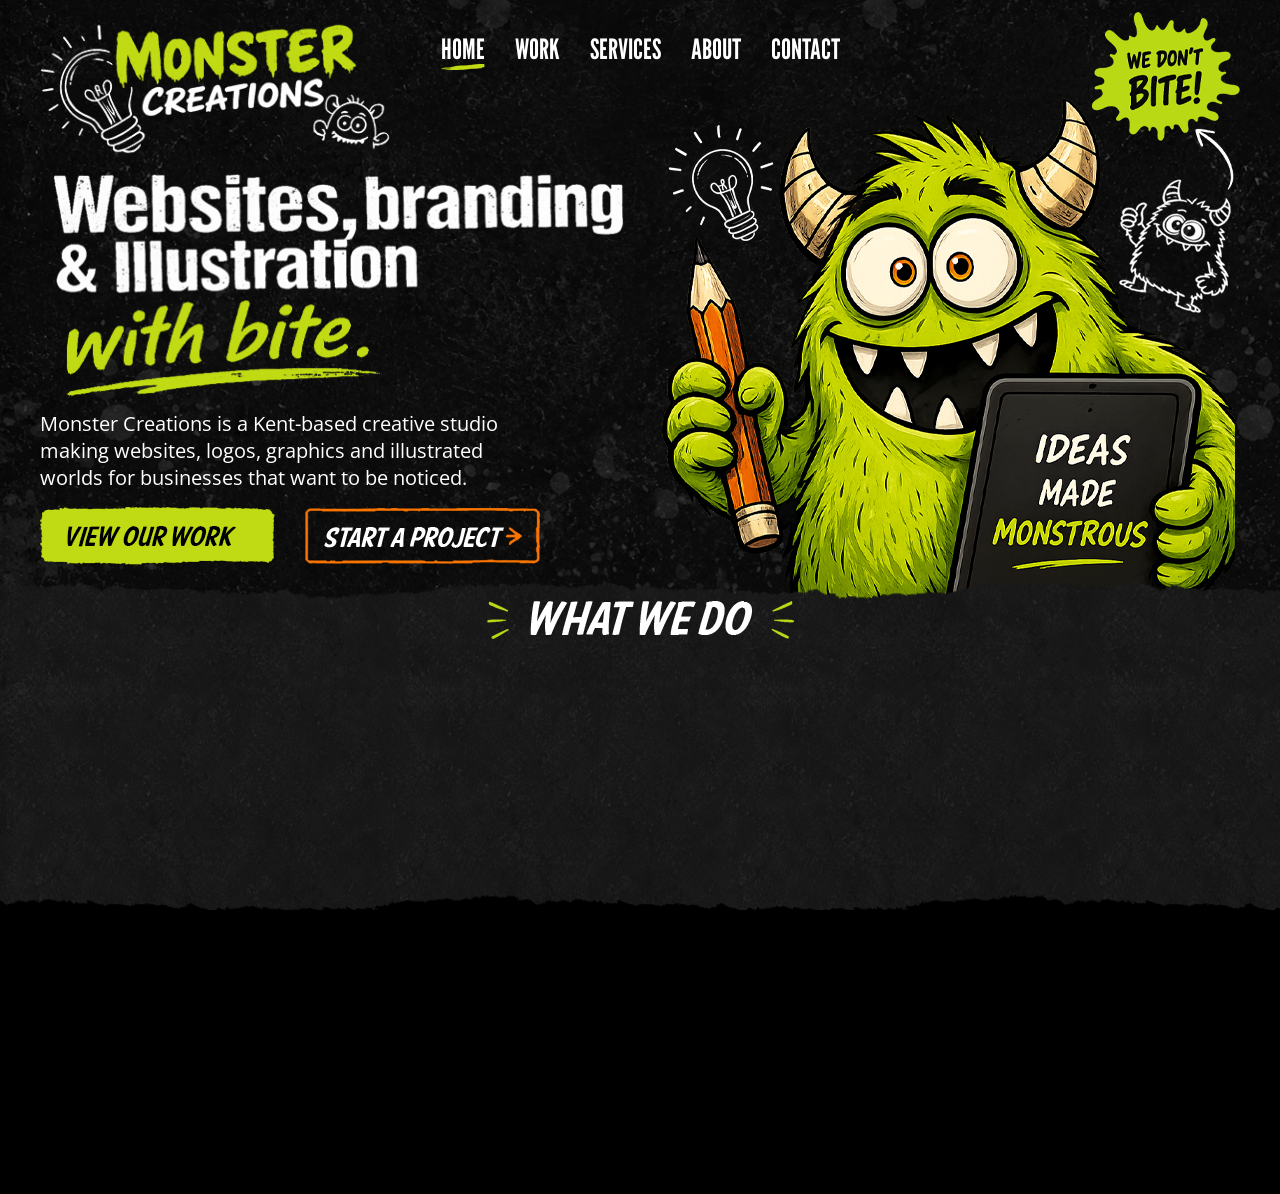
==== index.html @ 371ebe30 "File Setup & home page's some section added" ====
<!DOCTYPE html>
<html lang="en-US">
	<head>
		<!-- Meta setup -->
		<meta charset="UTF-8">
		<meta http-equiv="X-UA-Compatible" content="IE=edge">
		<meta name="viewport" content="width=device-width, initial-scale=1, shrink-to-fit=no">
		<meta name="keywords" content="">
		<meta name="decription" content="">
		<!-- Title -->
		<title>MONSTER - HOME</title>
		<!-- Fav Icon -->
		<link rel="icon" href="images/favicon.ico">
		<!-- Main StyleSheet -->
		<link rel="stylesheet" href="style.css">
		<!-- Responsive CSS -->
		<link rel="stylesheet" href="css/responsive.css">
	</head>
	<body>

		<!-- Header Section Here -->
		 <header class="header-section">
			<div class="menu-section">
				<div class="container">
					<div class="menu-area">
						<div class="menu-logo-left">
							<a href="index.html"><img src="images/menu-logo01.png" alt=""></a>
						</div>
						<div class="menu-items">
							<ul>
								<li><a href="index.html" class="active">HOME</a></li>
								<li><a href="work.html">WORK</a></li>
								<li><a href="service.html">SERVICES</a></li>
								<li><a href="about.html">ABOUT</a></li>
								<li><a href="contact.html">CONTACT</a></li>
							</ul>
						</div>
						<div class="menu-logo-right">
							<img src="images/menu-logo02.png" alt="">
						</div>

						<div class="menu-bar">
							<div class="menu-bar-icon">
								<svg width="32" height="32" viewBox="0 0 24 24" fill="none" xmlns="http://www.w3.org/2000/svg">
									<path d="M3 6H21" stroke="currentColor" stroke-width="2" stroke-linecap="round"/>
									<path d="M3 12H21" stroke="currentColor" stroke-width="2" stroke-linecap="round"/>
									<path d="M3 18H21" stroke="currentColor" stroke-width="2" stroke-linecap="round"/>
								</svg>
							</div>
						</div>
					</div>
				</div>
			</div>
			<!-- Banner Section -->
			 <div class="home-banner">
				<div class="container">
					<div class="home-banner-area">
						<div class="home-banner-area-left">
							<div class="home-banner-area-left-image">
								<img src="images/home-banner-text.png" alt="">
							</div>
							<div class="home-banner-area-left-para">
								<p>Monster Creations is a Kent-based creative studio making websites, logos, graphics and illustrated worlds for businesses that want to be noticed.</p>
							</div>
							<div class="home-banner-area-left-button">
								<a href="#"><img src="images/home-banner-button01.png" alt=""></a>
								<a href="#"><img src="images/home-banner-button02.png" alt=""></a>
							</div>
						</div>
						<div class="home-banner-area-right">
							<img src="images/banner-image.png" alt="">
						</div>
					</div>
				</div>
			 </div>
			<!-- Banner Section -->
		 </header>
		<!-- Header Section Here -->

		<!-- Overlay -->
		<div class="sidebar-overlay"></div>
		
		<!-- Sidebar -->
		<div class="sidebar">
			<div class="sidebar-close">
				<svg width="32" height="32" viewBox="0 0 24 24" fill="none">
					<path d="M6 6L18 18" stroke="currentColor" stroke-width="2" stroke-linecap="round"/>
					<path d="M18 6L6 18" stroke="currentColor" stroke-width="2" stroke-linecap="round"/>
				</svg>
			</div>
			<ul>
				<li><a href="index.html" class="active">HOME</a></li>
				<li><a href="work.html">WORK</a></li>
				<li><a href="service.html">SERVICES</a></li>
				<li><a href="about.html">ABOUT</a></li>
				<li><a href="contact.html">CONTACT</a></li>
			</ul>
		</div>
		<!-- Sidebar -->


		<!-- What We Do Section -->
		 <section class="home-what">
			<div class="container">
				<div class="home-what-heading">
					<img src="images/what-we-do.png" alt="">
				</div>
			</div>
		 </section>
		<!-- What We Do Section -->









		<!-- Featured Section -->
		 <section class="featured-section">
			<div class="container">

			</div>
		 </section>
		<!-- Featured Section -->






















		


		





		



		<!-- Custom JS -->
		<script src="js/scripts.js"></script>
	</body>
</html>
---- style.css ----
@import url('https://fonts.googleapis.com/css2?family=League+Gothic&family=Open+Sans:ital,wght@0,300..800;1,300..800&display=swap');


:root {
    --fontGothic: "League Gothic", sans-serif;
    --fontOpen: "Open Sans", sans-serif;
    --primaryColor: #C0DA13;
    --whiteColor: #fff;
    --blackColor: #000;
}

html {
    scroll-behavior: smooth;
}

body {
    font-family: var(--fontOpen);
    font-weight: 400;
    padding: 0;
    margin: 0;
    color: #fff;
}

h1,
h2,
h3,
h4,
h5,
h6 {
    margin: 0;
    font-weight: 700;
}

p,
figure,
label {
    margin: 0;
}

img {
    max-width: 100%;
    vertical-align: middle;
}

small {
    font-size: inherit;
}

a {
    display: inline-block;
    text-decoration: none;
    color: inherit;
    transition: 0.2s all ease;
    -webkit-transition: 0.2s all ease;
}

a:hover{
    text-decoration: none;
}

ul {
    list-style-type: none;
    padding: 0; 
    margin: 0;
}

input,
button {
    background-color: transparent;
    border: 1px solid transparent;
    outline: none;
    transition: 0.2s all ease;
    -webkit-transition: 0.2s all ease;
}

input[type=number] {
    -moz-appearance: textfield;
    -webkit-appearance: textfield;
    appearance: textfield;
}

select {
    cursor: pointer;
    -webkit-appearance: none;
    -moz-appearance: none;
    appearance: none;
    background-image: url(images/select-input-arrow.png);
    background-repeat: no-repeat;
    background-size: 15px;
    background-position: calc(100% - 15px) 50%;
}

input::-webkit-outer-spin-button,
input::-webkit-inner-spin-button {
    -webkit-appearance: none;
    appearance: none;
    margin: 0;
}

::selection {
    color: var(--blackColor);
    background: var(--primaryColor);
}

::-webkit-selection {
    color: var(--blackColor); 
    background: var(--primaryColor);
}

::-moz-selection {
    color: var(--blackColor); 
    background: var(--primaryColor);
}

.gap-x-26 {
    row-gap: 26px;
}

.container {
    max-width: 1200px;
    padding: 0 15px;
    margin: 0 auto;
}

/*======= Header Section Here =======*/
.header-section {
    background: url(images/header-bg.png);
    background-repeat: no-repeat;
    background-position: center;
    background-size: cover;
    min-height: 600px;
}

.menu-area {
    display: grid;
    grid-template-columns: repeat(3, 1fr);
    padding: 12px 0;
}

.menu-items {
    padding-top: 20px;
    text-align: center;
}

.menu-items ul {
    display: flex;
    justify-content: center;
    align-items: center;
    gap: 30px;
}

.menu-items ul li a {
    color: #fff;
    font-size: 28px;
    font-weight: 400;
    text-transform: uppercase;
    font-family: var(--fontGothic);
    position: relative;
    display: inline-block;
}

.menu-items ul li a::after {
    content: "";
    position: absolute;
    left: 0;
    bottom: -4px;
    width: 100%;
    height: 6px;
    background: url("images/border.png") no-repeat center;
    background-size: 100% 100%;
    opacity: 0;
    visibility: hidden;
    transform: translateY(4px);
    transition: all .3s ease;
}

.menu-items ul li a:hover::after,
.menu-items ul li a.active::after {
    opacity: 1;
    visibility: visible;
    transform: translateY(0);
}

.menu-logo-right{
    text-align: right;
}

.menu-logo-left {
    padding-top: 8px;
}

.menu-logo-left a img {
    max-width: 350px;
}

.menu-bar svg {
    color: var(--primaryColor);
    width: 34px;
    height: auto;
}

.menu-bar {
    text-align: end;
    display: none;
}

.menu-bar-icon {
    cursor: pointer;
}

.sidebar-overlay {
    position: fixed;
    inset: 0;
    background: rgba(0, 0, 0, 0.70);
    opacity: 0;
    visibility: hidden;
    transition: .4s ease;
    z-index: 998;
}

.sidebar-overlay.active {
    opacity: 1;
    visibility: visible;
}

.sidebar {
    position: fixed;
    top: 0;
    left: 0;
    width: 360px;
    max-width: 90%;
    height: 100vh;
    background: #141414;
    box-shadow: 6px 0 6px rgba(0, 0, 0, 0.1);
    transform: translateX(-100%);
    transition: transform .3s ease;
    z-index: 999;
    overflow-y: auto;
    overflow-x: hidden;
}

.sidebar.active {
    transform: translateX(0);
}

body.sidebar-open {
    overflow: hidden;
}

.sidebar-close {
    width: 40px;
    height: 40px;
    margin-top: 30px;
    margin-right: 20px;
    background: #0c0c0c;
    border: 1px solid var(--primaryColor);
    color: var(--primaryColor);
    display: flex;
    align-items: center;
    justify-content: center;
    cursor: pointer;
    margin-left: auto;
    border-radius: 50%;
}

.sidebar-close svg {
    color: var(--primaryColor);
    max-width: 26px;
}

.sidebar ul {
    margin-top: 40px;
    display: flex;
    flex-direction: column;
}

.sidebar ul li a {
    width: 100%;
    padding: 12px 20px;
    color: #fff;
    font-size: 20px;
    font-family: var(--fontGothic);
    border-left: 2px solid transparent;
    transition: 0.2s;
    display: block;
}

.sidebar ul li a:hover {
    border-color: var(--primaryColor);
    box-shadow: rgba(192, 218, 19, 0.3) 0px 2px 6px 0px;
}

.sidebar ul li a.active {
    border-left-color: var(--primaryColor);
}

.menu-section {
    position: relative;
    width: 100%;
    transition: all 0.3s ease;
    z-index: 999;
}

.menu-logo-left img,
.menu-logo-right img {
    transition: all 0.3s ease;
}

.menu-section.sticky-nav {
    position: fixed;
    top: 0;
    left: 0;
    width: 100%;
    background: rgba(0, 0, 0, .7);
    backdrop-filter: blur(10px);
    animation: stickyMenu .3s ease;
    padding-bottom: 4px;
}

.menu-section.sticky-nav .menu-logo-left img {
    width: 200px;
}

@keyframes stickyMenu {
    from {
        opacity: 0;
        transform: translateY(-20px);
    }

    to {
        opacity: 1;
        transform: translateY(0);
    }
}

.menu-section.sticky-nav .menu-logo-right img {
    margin-bottom: -175px;
    max-width: 88px;
}

/* Banner Section */

.home-banner-area {
    position: relative;
    margin-top: -170px;
}

.home-banner-area-left-image img {
    max-width: 590px;
    width: 100%;
}

.home-banner-area-left-para {
    max-width: 465px;
}

.home-banner-area-left-para p {
    padding-top: 8px;
    font-size: 20px;
    font-family: var(--fontOpen);
    color: #fff;
}

.home-banner-area-left-button {
    margin-top: 16px;
    display: flex;
    align-items: center;
    gap: 30px;
}

.home-banner-area-left-button a {
    flex: 0 0 235px;
}

.home-banner-area-right {
    position: absolute;
    right: 5px;
    top: -60px;
}

.home-banner-area-right img {
    max-width: 575px;
    width: 100%;
}

/* What We Do Section */

.home-what {
    background: url(images/what-do-bg.png);
    background-repeat: no-repeat;
    background-size: 100% 100%;
    background-position: 100% 100%;
    min-height: 330px;
    width: 100%;
    margin-top: -20px;
    position: relative;
    z-index: 2;
}

.home-what-heading {
    text-align: center;
    padding-top: 20px;
}




























/* Featured Section */
.featured-section {
    margin-top: -16px;
    background: #000000;
    min-height: 300px;
    width: 100%;
    position: relative;
    z-index: 1;
}
---- css/responsive.css ----
/*
====================================
Medium Screen - Others
====================================
*/
@media screen and (min-width: 992px) and (max-width: 1199px) {
    .gap-x-40 {
        row-gap: 50px;
    }
    .container {
        max-width: 960px;
    }
    .menu-items ul {
        gap: 20px;
    }
    .menu-logo-left a img {
        max-width: 280px;
    }
    .menu-logo-right img {
        max-width: 120px;
    }
    .home-banner-area {
        margin-top: -130px;
    }
    .home-banner-area-right {
        top: -50px;
        right: 0;
    }
    .home-banner-area-right img {
        max-width: 480px;
    }
    .home-banner-area-left-image img {
        max-width: 480px;
    }
    .home-banner-area-left-para p {
        font-size: 18px;
    }
    .home-banner-area-left-para {
        max-width: 420px;
    }
    .home-banner-area-left-button {
        gap: 20px;
    }
    .home-banner-area-left-button a {
        flex: 0 0 210px;
    }
    .header-section {
        min-height: 520px;
    }












}

/*
====================================
Small Screen - Tablate
====================================
*/
@media screen and (min-width: 768px) and (max-width: 991px) {
    .gap-x-40 {
        row-gap: 45px;
    }
    .container {
        max-width: 720px;
    }
    .menu-logo-left a img {
        max-width: 220px;
    }
    .menu-logo-right, .menu-items {
        display: none;
    }
    .menu-area {
        grid-template-columns: repeat(2, 1fr);
        align-items: center;
    }
    .menu-bar {
        display: block;
    }
    .home-banner-area {
        position: initial;
        margin-top: 0;
    }
    .home-banner-area-right {
        position: initial;
        right: initial;
        top: initial;
    }
    .home-banner-area {
        display: flex;
        flex-direction: column;
        padding-bottom: 50px;
    }
    .home-banner-area-left {
        order: 2;
    }
    .home-banner-area-right {
        order: 1;
        margin-top: 20px;
        text-align: center;
    }
    .home-banner-area-right img {
        max-width: 450px;
    }
    .home-banner-area-left-image img {
        max-width: 550px;
    }
    .home-banner-area-left-button {
        gap: 20px;
    }
    .home-banner-area-left-button a {
        flex: 0 0 200px;
    }

















}

/*
====================================
Xtra Small Screen - Small Mobile
====================================
*/
@media screen and (max-width: 767px) {
    .gap-x-40 {
        row-gap: 38px;
    }
    .container {
        max-width: 540px;
    }
    .menu-logo-left a img {
        max-width: 220px;
    }
    .menu-logo-right, .menu-items {
        display: none;
    }
    .menu-area {
        grid-template-columns: repeat(2, 1fr);
        align-items: center;
    }
    .menu-bar {
        display: block;
    }
    .menu-bar svg {
        width: 32px;
    }
    .menu-logo-left a img {
        max-width: 200px;
    }
    .home-banner-area {
        position: initial;
        margin-top: 0;
    }
    .home-banner-area-right {
        position: initial;
        right: initial;
        top: initial;
    }
    .home-banner-area {
        display: flex;
        flex-direction: column;
        padding-bottom: 30px;
    }
    .home-banner-area-left {
        order: 2;
    }
    .home-banner-area-right {
        order: 1;
        margin-top: 20px;
        text-align: center;
    }
    .home-banner-area-right img {
        max-width: 380px;
    }
    .home-banner-area-left-image img {
        max-width: 450px;
    }
    .home-banner-area-left-para p {
        font-size: 18px;
    }
    .home-banner-area-left-button {
        gap: 12px;
    }
    .home-banner-area-left-button a {
        flex: 0 0 200px;
    }





}

@media screen and (max-width: 575px) {
    
    .menu-hamburger i {
        font-size: 20px;
    }
    .home-banner-area-left-para p {
        font-size: 15px;
    }
    .home-banner-area-left-button {
        flex-direction: column;
        align-items: start;
        gap: 8px;
    }
    .home-banner-area-left-button a {
        flex: initial;
    }
    .home-banner-area-right img {
        max-width: 290px;
    }
    .home-banner-area-left-image img {
        max-width: 310px;
    }
    .home-banner-area-left-button a img {
        max-width: 190px;
    }





    
}
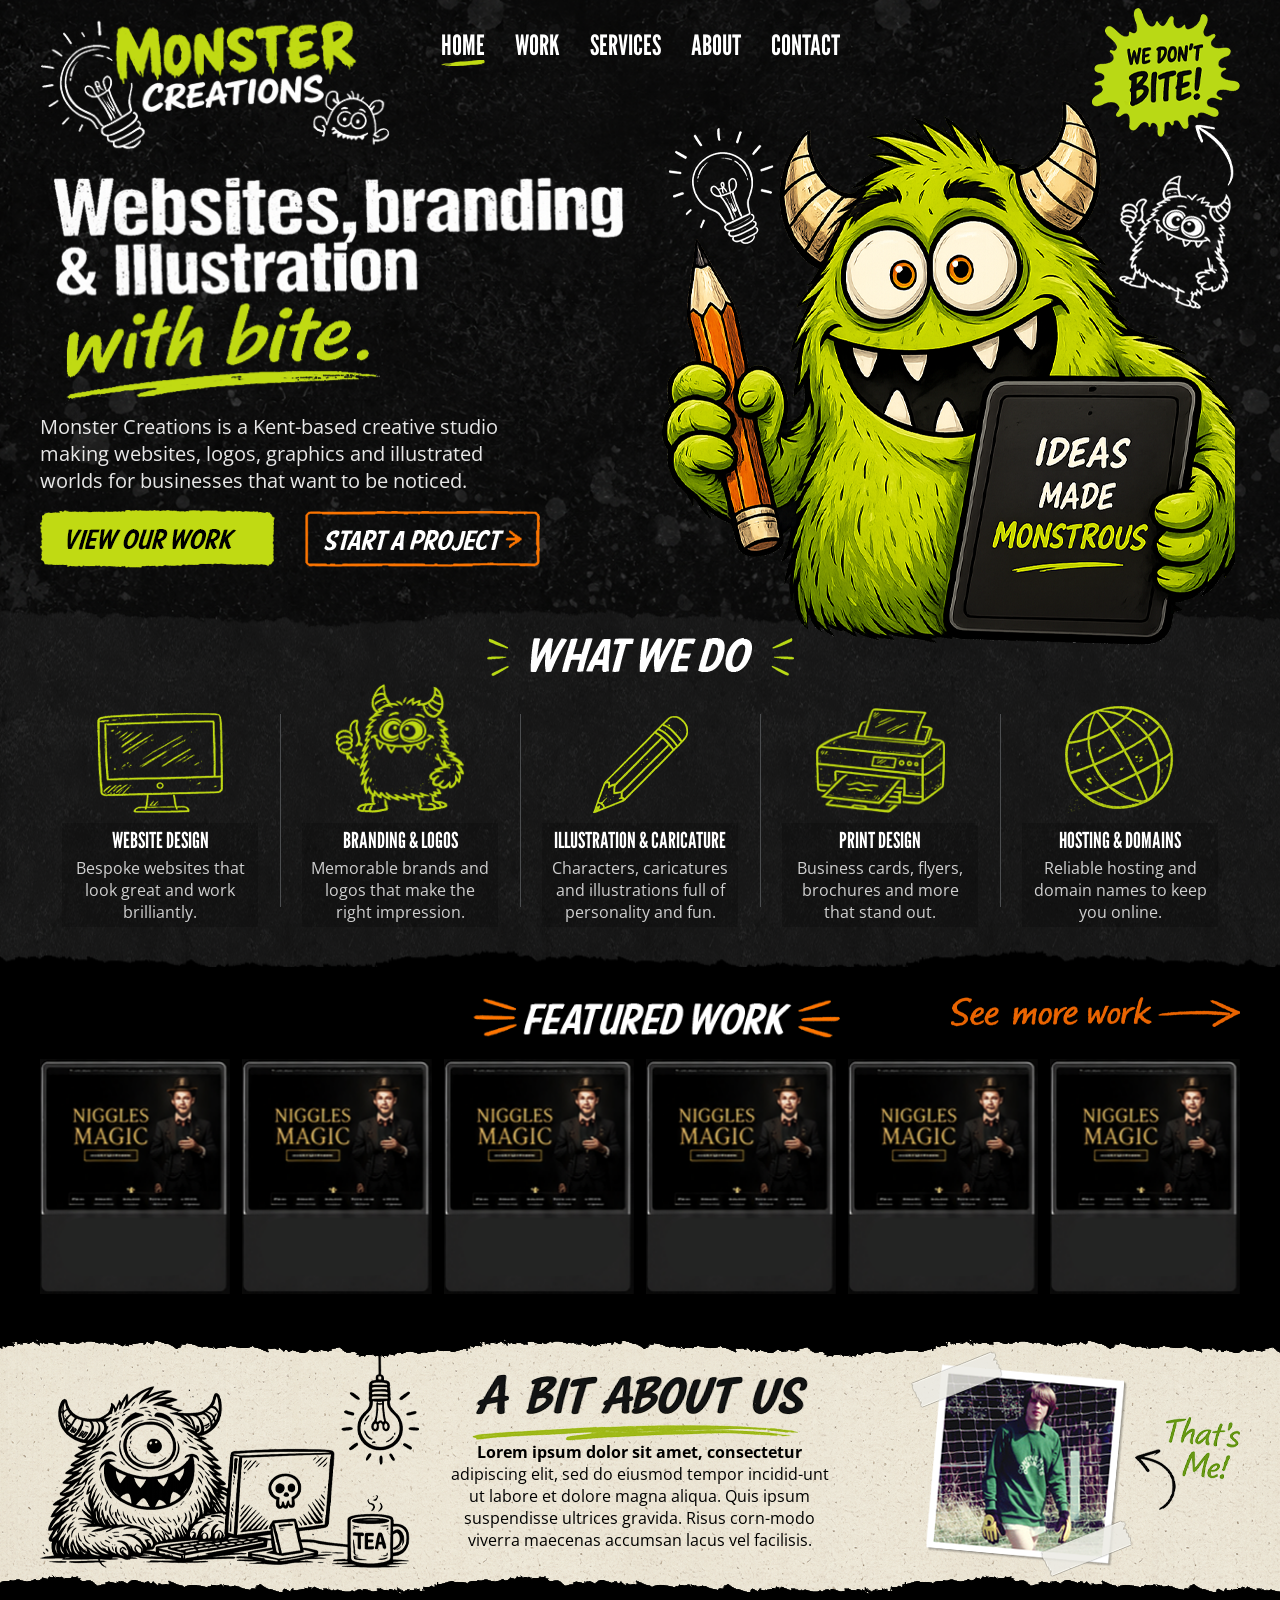
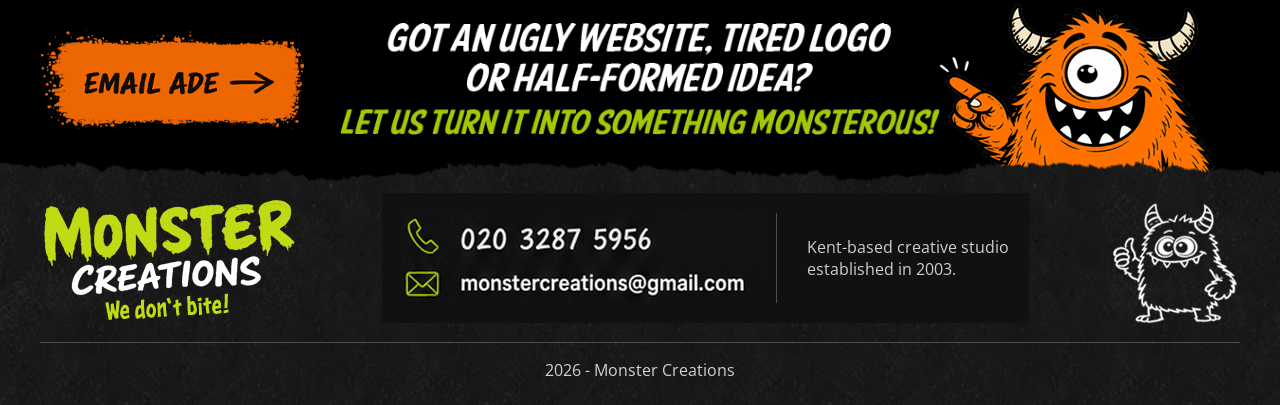
==== commit df51f403: "Complete Home Page" ====
--- a/index.html
+++ b/index.html
@@ -11,6 +11,8 @@
 		<title>MONSTER - HOME</title>
 		<!-- Fav Icon -->
 		<link rel="icon" href="images/favicon.ico">
+		<!-- Swiper -->
+		<link rel="stylesheet" href="https://cdn.jsdelivr.net/npm/swiper@11/swiper-bundle.min.css"/>
 		<!-- Main StyleSheet -->
 		<link rel="stylesheet" href="style.css">
 		<!-- Responsive CSS -->
@@ -105,60 +107,164 @@
 				<div class="home-what-heading">
 					<img src="images/what-we-do.png" alt="">
 				</div>
+				<div class="home-what-items">
+					<div class="home-what-single-items">
+						<img src="images/what-img01.png" alt="">
+						<div class="home-what-items-para">
+							<h4>WEBSITE DESIGN</h4>
+							<p>Bespoke websites that look great and work brilliantly.</p>
+						</div>
+					</div>
+					<div class="home-what-single-items">
+						<img src="images/what-img02.png" alt="">
+						<div class="home-what-items-para">
+							<h4>BRANDING & LOGOS</h4>
+							<p>Memorable brands and logos that make the right impression.</p>
+						</div>
+					</div>
+					<div class="home-what-single-items">
+						<img src="images/what-img03.png" alt="">
+						<div class="home-what-items-para">
+							<h4>ILLUSTRATION & CARICATURE</h4>
+							<p>Characters, caricatures and illustrations full of personality and fun.</p>
+						</div>
+					</div>
+					<div class="home-what-single-items">
+						<img src="images/what-img04.png" alt="">
+						<div class="home-what-items-para">
+							<h4>PRINT DESIGN</h4>
+							<p>Business cards, flyers, brochures and more that stand out.</p>
+						</div>
+					</div>
+					<div class="home-what-single-items">
+						<img src="images/what-img05.png" alt="">
+						<div class="home-what-items-para">
+							<h4>HOSTING & DOMAINS</h4>
+							<p>Reliable hosting and domain names to keep you online.</p>
+						</div>
+					</div>
+				</div>
 			</div>
 		 </section>
 		<!-- What We Do Section -->
-
-
-
-
-
-
-
 
 
 		<!-- Featured Section -->
 		 <section class="featured-section">
 			<div class="container">
-
+				<div class="featured-heading">
+					<div></div>
+					<div>
+						<img src="images/featured-heading.png" alt="">
+					</div>
+					<div>
+						<a href="#"><img src="images/featured-button.png" alt=""></a>
+					</div>
+				</div>
+				<div class="featured-slider-are">
+					<div class="swiper featured-slider">
+						<div class="swiper-wrapper">
+							<div class="swiper-slide">
+								<a href="#"><img src="images/featured-slider.png" alt=""></a>
+							</div>
+							<div class="swiper-slide">
+								<a href="#"><img src="images/featured-slider.png" alt=""></a>
+							</div>
+							<div class="swiper-slide">
+								<a href="#"><img src="images/featured-slider.png" alt=""></a>
+							</div>
+							<div class="swiper-slide">
+								<a href="#"><img src="images/featured-slider.png" alt=""></a>
+							</div>
+							<div class="swiper-slide">
+								<a href="#"><img src="images/featured-slider.png" alt=""></a>
+							</div>
+							<div class="swiper-slide">
+								<a href="#"><img src="images/featured-slider.png" alt=""></a>
+							</div>
+							<div class="swiper-slide">
+								<a href="#"><img src="images/featured-slider.png" alt=""></a>
+							</div>
+						</div>
+					</div>
+				</div>
+
+				<div class="featured-last-button">
+					<a href="#"><img src="images/featured-button.png" alt=""></a>
+				</div>
 			</div>
 		 </section>
 		<!-- Featured Section -->
 
 
-
-
-
-
-
-
-
-
-
-
-
-
-
-
-
-
-
-
-
-
-		
-
-
-		
-
-
-
-
-
-		
-
-
-
+		<!-- About Us Section -->
+		 <section class="aboutus-section">
+			<div class="container">
+				<div class="aboutus-area">
+					<div class="aboutus-area-first">
+						<img src="images/aboutus-image01.png" alt="">
+					</div>
+					<div class="aboutus-area-content">
+						<img src="images/aboutus-heading.png" alt="">
+						<p><strong>Lorem ipsum dolor sit amet, consectetur</strong> adipiscing elit, sed do eiusmod tempor incidid-unt ut labore et dolore magna aliqua. Quis ipsum suspendisse ultrices gravida. Risus corn-modo viverra maecenas accumsan lacus vel facilisis.</p>
+					</div>
+					<div class="aboutus-area-second">
+						<img src="images/aboutus-image02.png" alt="">
+					</div>
+				</div>
+			</div>
+		 </section>
+		<!-- About Us Section -->
+
+
+		<!-- Ugly Section Here -->
+		 <section class="ugly-section">
+			<div class="container">
+				<div class="ugly-area">
+					<div class="ugly-area-left">
+						<a href="#"><img src="images/email-button.png" alt=""></a>
+					</div>
+					<div class="ugly-area-middle">
+						<img src="images/ugly-heading.png" alt="">
+					</div>
+					<div class="ugly-area-right">
+						<img src="images/ugly-boy.png" alt="">
+					</div>
+				</div>
+			</div>
+		 </section>
+		<!-- Ugly Section Here -->
+
+
+		<!-- Home Footer Area -->
+		 <section class="home-footer-section">
+			<div class="container">
+				<div class="home-footer-top">
+					<div class="home-footer-top-left">
+						<a href="#"><img src="images/home-footer-monster.png" alt=""></a>
+					</div>
+					<div class="home-footer-content">
+						<div class="home-footer-content-left">
+							<img src="images/home-footer-contact.png" alt="">
+						</div>
+						<div class="home-footer-content-right">
+							<p>Kent-based creative studio<br> established in 2003. </p>
+						</div>
+					</div>
+					<div class="home-footer-top-right">
+						<img src="images/home-footer-logo.png" alt="">
+					</div>
+				</div>
+				<div class="home-footer-bottom">
+					<p>2026 - Monster Creations</p>
+				</div>
+			</div>
+		 </section>
+		<!-- Home Footer Area -->
+
+
+		<!-- Swiper JS -->
+    	<script src="https://cdn.jsdelivr.net/npm/swiper@11/swiper-bundle.min.js"></script>
 		<!-- Custom JS -->
 		<script src="js/scripts.js"></script>
 	</body>
--- a/style.css
+++ b/style.css
@@ -19,6 +19,11 @@
     padding: 0;
     margin: 0;
     color: #fff;
+}
+
+html,
+body {
+    background: #000;
 }
 
 h1,
@@ -128,13 +133,14 @@
     background-repeat: no-repeat;
     background-position: center;
     background-size: cover;
-    min-height: 600px;
+    min-height: 490px;
+    padding-bottom: 12px;
 }
 
 .menu-area {
     display: grid;
     grid-template-columns: repeat(3, 1fr);
-    padding: 12px 0;
+    padding: 8px 0;
 }
 
 .menu-items {
@@ -313,24 +319,11 @@
     width: 100%;
     background: rgba(0, 0, 0, .7);
     backdrop-filter: blur(10px);
-    animation: stickyMenu .3s ease;
-    padding-bottom: 4px;
+    transition: .3s ease;
 }
 
 .menu-section.sticky-nav .menu-logo-left img {
     width: 200px;
-}
-
-@keyframes stickyMenu {
-    from {
-        opacity: 0;
-        transform: translateY(-20px);
-    }
-
-    to {
-        opacity: 1;
-        transform: translateY(0);
-    }
 }
 
 .menu-section.sticky-nav .menu-logo-right img {
@@ -338,11 +331,30 @@
     max-width: 88px;
 }
 
+.menu-section {
+    height: 110px;
+}
+
+.header-section {
+    padding-top: 130px;
+}
+
+.menu-section {
+    position: fixed;
+    top: 0;
+    left: 0;
+    width: 100%;
+}
+
+
 /* Banner Section */
 
+.home-banner {
+    padding-top: 30px;
+}
+
 .home-banner-area {
     position: relative;
-    margin-top: -170px;
 }
 
 .home-banner-area-left-image img {
@@ -358,7 +370,7 @@
     padding-top: 8px;
     font-size: 20px;
     font-family: var(--fontOpen);
-    color: #fff;
+    color: rgba(255, 255, 255, 0.9);
 }
 
 .home-banner-area-left-button {
@@ -370,12 +382,18 @@
 
 .home-banner-area-left-button a {
     flex: 0 0 235px;
+    transition: 0.2s;
+}
+
+.home-banner-area-left-button a:hover  {
+    transform: scale(1.03);
 }
 
 .home-banner-area-right {
     position: absolute;
     right: 5px;
     top: -60px;
+    z-index: 3;
 }
 
 .home-banner-area-right img {
@@ -384,7 +402,6 @@
 }
 
 /* What We Do Section */
-
 .home-what {
     background: url(images/what-do-bg.png);
     background-repeat: no-repeat;
@@ -392,49 +409,261 @@
     background-position: 100% 100%;
     min-height: 330px;
     width: 100%;
-    margin-top: -20px;
+    margin-top: -25px;
     position: relative;
     z-index: 2;
 }
 
 .home-what-heading {
     text-align: center;
-    padding-top: 20px;
-}
-
-
-
-
-
-
-
-
-
-
-
-
-
-
-
-
-
-
-
-
-
-
-
-
-
-
-
+    padding-top: 30px;
+}
+
+.home-what-items {
+    padding-top: 8px;
+    display: grid;
+    grid-template-columns: repeat(5, 1fr);
+    text-align: center;
+    padding-bottom: 40px;
+}
+
+.home-what-single-items {
+    display: flex;
+    flex-direction: column;
+    height: 100%;
+    justify-content: flex-end;
+    gap: 10px;
+    padding: 0 22px;
+    position: relative;
+}
+
+.home-what-single-items img {
+    max-width: 130px;
+    margin: 0 auto;
+}
+
+.home-what-items-para {
+    background: rgba(0, 0, 0, 0.2);
+    padding: 4px;
+}
+
+.home-what-items-para h4 {
+    font-size: 22px;
+    font-weight: 400;
+    font-family: var(--fontGothic);
+}
+
+.home-what-items-para p {
+    padding-top: 4px;
+    font-size: 16px;
+    font-family: var(--fontOpen);
+    color: rgba(255, 255, 255, 0.8);
+}
+
+.home-what-single-items::after {
+    position: absolute;
+    content: "";
+    height: calc(100% - 50px);
+    width: 1px;
+    background: #4C4E50;
+    display: block;
+    left: 0;
+    top: 30px;
+}
+
+.home-what-single-items:first-child::after {
+    display: none;
+}
 
 /* Featured Section */
 .featured-section {
-    margin-top: -16px;
+    margin-top: -20px;
     background: #000000;
-    min-height: 300px;
     width: 100%;
     position: relative;
     z-index: 1;
-}+    padding-bottom: 40px;
+}
+
+.featured-heading {
+    padding-top: 50px;
+    display: grid;
+    grid-template-columns: repeat(3, 1fr);
+}
+
+.featured-heading div:nth-child(3) {
+    text-align: right;
+}
+
+.featured-heading div:nth-child(3) a {
+    transition: 0.2s;
+}
+
+.featured-heading div:nth-child(3) a:hover {
+    transform: scale(1.03);
+}
+
+.featured-heading div:nth-child(2) {
+    text-align: center;
+}
+
+.featured-slider {
+    overflow: hidden;
+}
+
+.featured-slider a {
+    width: 100%;
+}
+
+.featured-slider a img {
+    width: 100%;
+    display: block;
+}
+
+.featured-slider-are {
+    padding: 20px 0;
+}
+
+.featured-last-button {
+    text-align: center;
+    padding-top: 20px;
+    display: none;
+}
+
+.featured-last-button a {
+    transition: 0.2s;
+}
+
+.featured-last-button a:hover {
+    transform: scale(1.03);
+}
+
+/* About Us Section */
+.aboutus-section {
+    background: url(images/about-us-bg.png);
+    background-repeat: no-repeat;
+    background-size: 100% 100%;
+    background-position: 100% 100%;
+    min-height: 255px;
+    width: 100%;
+    margin-top: -20px;
+    position: relative;
+    z-index: 2;
+}
+
+.aboutus-area {
+    display: grid;
+    grid-template-columns: repeat(3, 1fr);
+    gap: 20px;
+    align-items: center;
+}
+
+.aboutus-area-second {
+    text-align: end;
+    padding-top: 12px;
+}
+
+.aboutus-area-content {
+    text-align: center;
+    padding-top: 8px;
+}
+
+.aboutus-area-content p {
+    font-size: 16px;
+    font-family: var(--fontOpen);
+    color: #000000;
+}
+
+/* Ugly Section Here */
+.ugly-section {
+	margin-top: -20px;
+	background: #000000;
+	width: 100%;
+	position: relative;
+	z-index: 1;
+}
+
+.ugly-area {
+    display: grid;
+    grid-template-columns: 25% 50% 25%;
+    align-items: center;
+}
+
+.ugly-area-right {
+    padding-top: 30px;
+}
+
+.ugly-area-left a {
+    transition: 0.2s;
+}
+
+.ugly-area-left a:hover {
+    transform: scale(1.03);
+}
+/* Home Footer Area */
+.home-footer-section {
+	background: url(images/home-footer-bg.png);
+	background-repeat: no-repeat;
+	background-size: 100% 100%;
+	background-position: 100% 100%;
+	min-height: 205px;
+	width: 100%;
+	margin-top: -25px;
+	position: relative;
+	z-index: 2;
+}
+
+.home-footer-top {
+    display: flex;
+    align-items: center;
+    gap: 30px;
+    justify-content: space-between;
+    padding-top: 30px;
+    padding-bottom: 16px;
+    border-bottom: 1px solid #4C4E50;
+}
+
+.home-footer-content {
+    padding: 20px;
+    display: flex;
+    align-items: center;
+    background: #111111;
+}
+
+.home-footer-content div:first-child {
+    padding-right: 10px;
+    position: relative;
+}
+
+.home-footer-content div:first-child::after {
+    position: absolute;
+    content: "";
+    height: 100%;
+    width: 1px;
+    background: #4C4E50;
+    display: block;
+    right: 0;
+    top: 0;
+}
+
+.home-footer-content div:nth-child(2) {
+    padding-left: 30px;
+}
+
+.home-footer-content-right p {
+    font-size: 16px;
+    font-family: var(--fontOpen);
+    color: rgba(255, 255, 255, 0.8);
+}
+
+.home-footer-bottom {
+    padding-top: 16px;
+    padding-bottom: 24px;
+}
+
+.home-footer-bottom p {
+    font-size: 16px;
+    font-family: var(--fontOpen);
+    color: rgba(255, 255, 255, 0.8);
+    text-align: center;
+}
--- a/css/responsive.css
+++ b/css/responsive.css
@@ -45,9 +45,21 @@
         flex: 0 0 210px;
     }
     .header-section {
-        min-height: 520px;
-    }
-
+        min-height: 390px;
+    }
+    .home-banner {
+        padding-top: 150px;
+    }
+
+    .featured-heading div:nth-child(3) a img {
+        max-width: 220px;
+    }
+    .aboutus-area-content p {
+        font-size: 15px;
+    }
+    .home-footer-content-right p br {
+        display: none;
+    }
 
 
 
@@ -120,20 +132,63 @@
     .home-banner-area-left-button a {
         flex: 0 0 200px;
     }
-
-
-
-
-
-
-
-
-
-
-
-
-
-
+    .home-what-items {
+        grid-template-columns: repeat(3, 1fr);
+        row-gap: 30px;
+    }
+    .home-what {
+        margin-top: -40px;
+    }
+    .featured-section {
+        margin-top: -35px;
+    }
+    .home-what-single-items:nth-child(4)::after {
+        display: none;
+    }
+    .featured-heading div:nth-child(3) {
+        display: none;
+    }
+    .featured-heading div:first-child {
+        display: none;
+    }
+    .featured-heading {
+        padding-top: 50px;
+        grid-template-columns: repeat(1, 1fr);
+    }
+    .featured-last-button {
+        display: block;
+    }
+    .featured-heading div:nth-child(2) {
+        max-width: 320px;
+        margin: 0 auto;
+    }
+    .featured-last-button a img {
+        max-width: 300px;
+    }
+    .aboutus-area {
+        gap: 8px;
+    }
+    .aboutus-area-content p {
+        font-size: 14px;
+    }
+    .aboutus-area-content {
+        padding-top: 30px;
+    }
+    .ugly-area {
+        grid-template-columns: 25% 45% 30%;
+    }
+    .home-footer-content-right p br {
+        display: none;
+    }
+    .home-footer-content-right p {
+        font-size: 15px;
+    }
+    .home-footer-content div:first-child {
+        flex: 0 0 220px;
+    }
+    .home-banner {
+        padding-top: 20px;
+    }
 
 
 
@@ -182,7 +237,7 @@
     .home-banner-area {
         display: flex;
         flex-direction: column;
-        padding-bottom: 30px;
+        padding-bottom: 70px;
     }
     .home-banner-area-left {
         order: 2;
@@ -207,9 +262,130 @@
     .home-banner-area-left-button a {
         flex: 0 0 200px;
     }
-
-
-
+    .home-what-items {
+        padding-top: 20px;
+        grid-template-columns: repeat(2, 1fr);
+        row-gap: 30px;
+    }
+    .home-what {
+        margin-top: -60px;
+    }
+    .featured-section {
+        margin-top: -45px;
+        padding-bottom: 70px;
+    }
+    .home-what-single-items:nth-child(3)::after {
+        display: none;
+    }
+    .home-what-single-items:nth-child(5)::after {
+        display: none;
+    }
+    .home-what-items {
+        padding-bottom: 70px;
+    }
+    .home-what-heading {
+        padding-top: 40px;
+    }
+    .featured-heading div:nth-child(3) {
+        display: none;
+    }
+    .featured-heading div:first-child {
+        display: none;
+    }
+    .featured-heading {
+        padding-top: 70px;
+        grid-template-columns: repeat(1, 1fr);
+    }
+    .featured-last-button {
+        display: block;
+        padding-top: 0;
+    }
+    .featured-heading div:nth-child(2) {
+        max-width: 300px;
+        margin: 0 auto;
+    }
+    .featured-last-button a img {
+        max-width: 250px;
+    }
+    .home-what-heading img {
+        max-width: 280px;
+    }
+    .aboutus-area {
+        grid-template-columns: 1fr;
+        padding-bottom: 60px;
+    }
+    .aboutus-area-first {
+        text-align: center;
+    }
+    .aboutus-section {
+        margin-top: -50px;
+    }
+    .aboutus-area-second {
+        text-align: center;
+        padding-top: 0;
+    }
+    .aboutus-area-content {
+        padding-top: 0;
+    }
+    .aboutus-area-content p {
+        font-size: 15px;
+    }
+    .aboutus-area-content img {
+        max-width: 250px;
+        margin: 0 auto;
+    }
+    .ugly-section {
+        margin-top: -50px;
+    }
+    .ugly-area {
+        display: flex;
+        flex-direction: column;
+        gap: 20px;
+        padding-top: 55px;
+        padding-bottom: 70px;
+    }
+    .ugly-area-left {
+        order: 3;
+    }
+    .ugly-area-middle {
+        order: 2;
+    }
+    .ugly-area-right {
+        order: 1;
+    }
+    .ugly-area-right {
+        padding: 0;
+    }
+    .ugly-area-left img {
+        max-width: 220px;
+    }
+    .aboutus-area-first {
+        padding-top: 16px;
+    }
+    .home-footer-top {
+        flex-direction: column;
+        gap: 20px;
+        padding-top: 60px;
+    }
+    .home-footer-section {
+        margin-top: -55px;
+    }
+    .home-footer-content-right p br {
+        display: none;
+    }
+    .home-footer-top-left a img {
+        max-width: 220px;
+        margin: 0 auto;
+    }
+    .home-footer-content-right p {
+        font-size: 15px;
+    }
+    .home-footer-bottom p {
+        font-size: 15px;
+    }
+    .home-banner {
+        padding-top: 0;
+    }
 
 
 }
@@ -239,10 +415,37 @@
     .home-banner-area-left-button a img {
         max-width: 190px;
     }
-
-
-
-
-
-    
+    .home-what-items {
+        padding-top: 20px;
+        grid-template-columns: repeat(1, 1fr);
+        row-gap: 20px;
+    }
+    .home-what-single-items::after {
+        display: none;
+    }
+    .featured-section {
+        margin-top: -65px;
+    }
+    .home-what-heading {
+        padding-top: 50px;
+    }
+    .home-what {
+        margin-top: -80px;
+    }
+    .home-footer-top-left a img {
+        max-width: 200px;
+    }
+    .home-footer-content {
+        flex-direction: column;
+        gap: 20px;
+        padding: 12px 15px 20px;
+    }
+    .home-footer-content div:first-child::after {
+        display: none;
+    }
+    .home-footer-content div:nth-child(2) {
+        padding-left: 0;
+    }.home-footer-content div:first-child {
+        padding-right: 0;
+    }
 }
